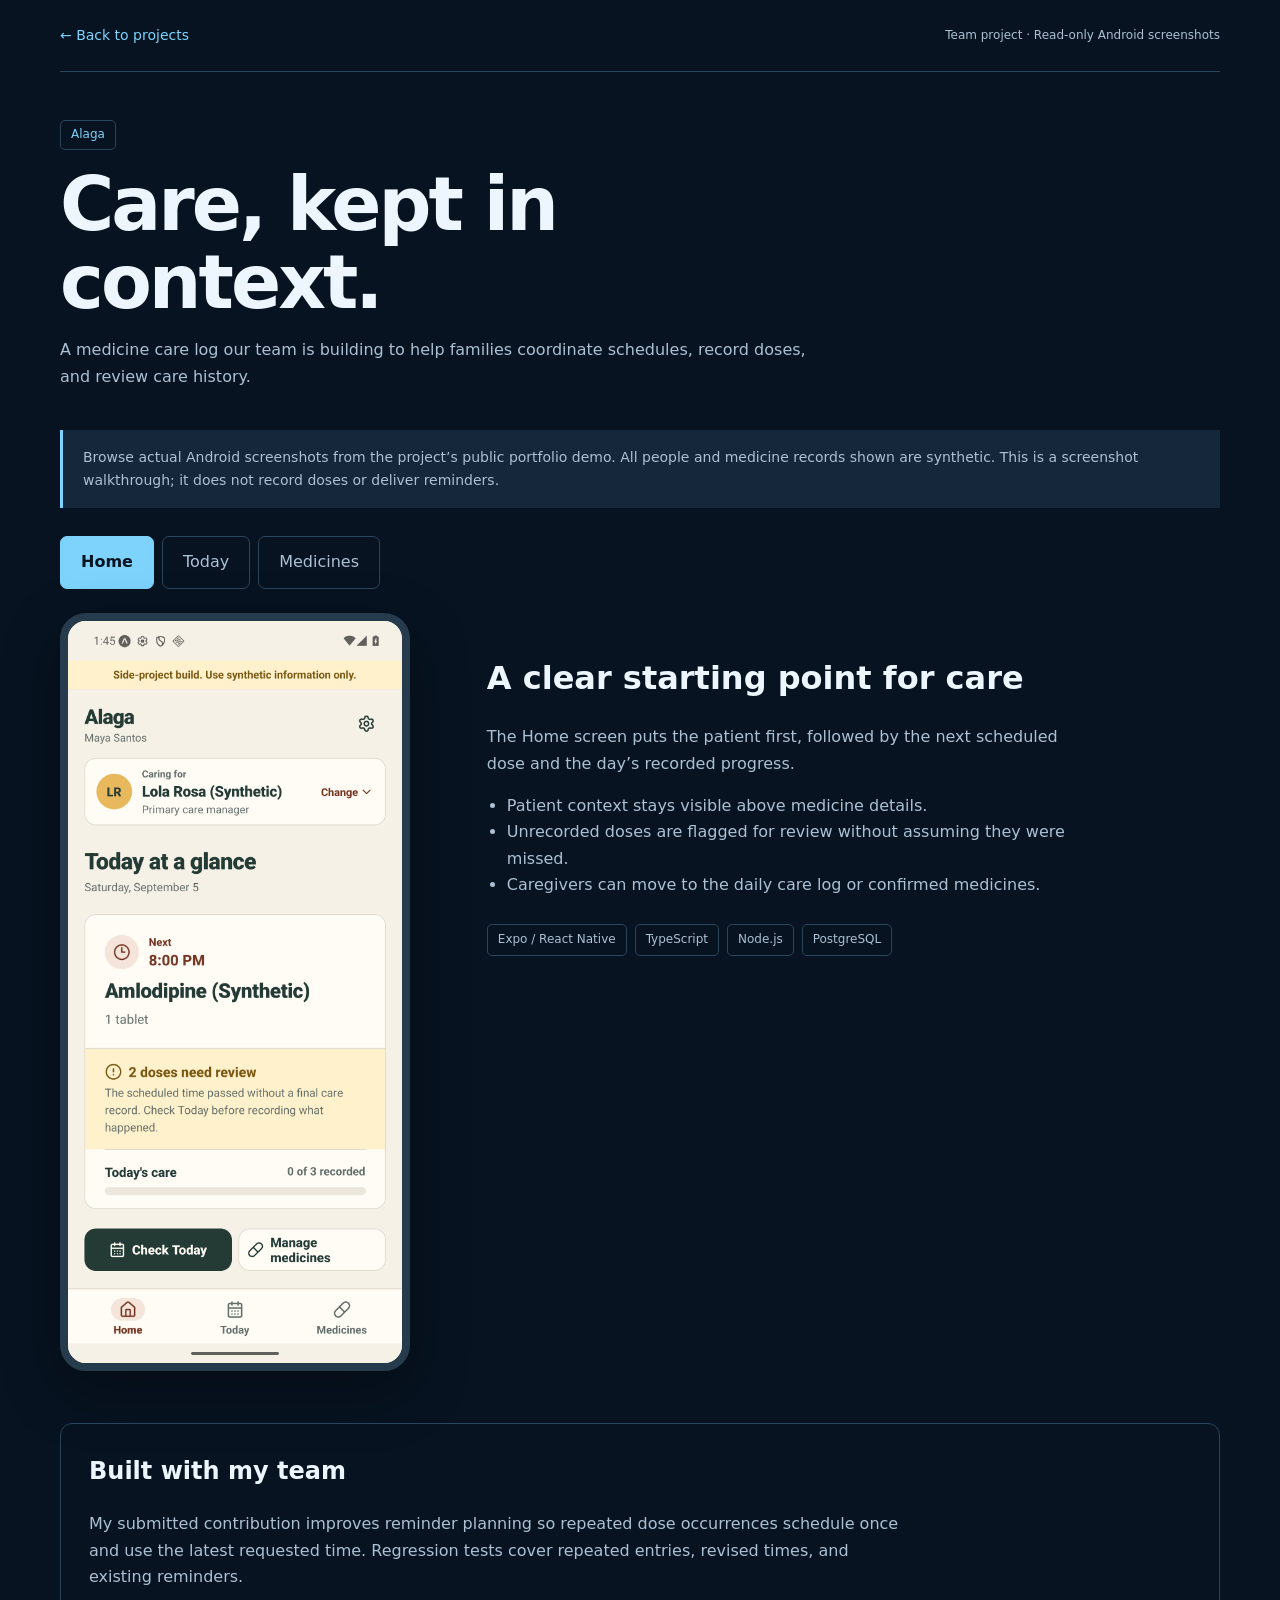
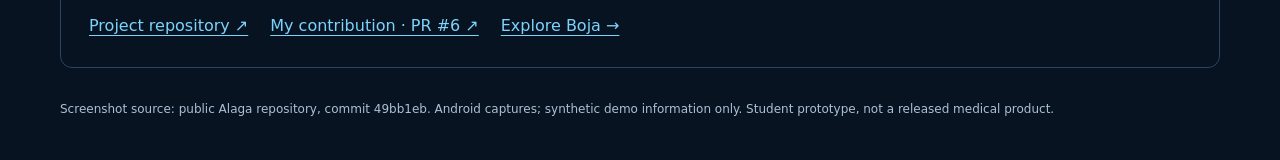
==== previews/alaga.html @ ad5a75fa "feat: add viewable Alaga and Boja project previews" ====
<!doctype html>
<html lang="en"><head><meta charset="utf-8"><meta name="viewport" content="width=device-width,initial-scale=1"><meta name="description" content="Explore Alaga, a team medicine care log project, through actual Android screenshots using synthetic demo data."><title>Alaga — Android project preview</title><link rel="stylesheet" href="preview.css"><script src="preview.js" defer></script></head>
<body><header><a href="../index.html#projects">← Back to projects</a><span class="preview-label">Team project · Read-only Android screenshots</span></header><main>
<section class="intro"><span class="tag">Alaga</span><h1>Care, kept in context.</h1><p>A medicine care log our team is building to help families coordinate schedules, record doses, and review care history.</p></section>
<aside class="notice">Browse actual Android screenshots from the project’s public portfolio demo. All people and medicine records shown are synthetic. This is a screenshot walkthrough; it does not record doses or deliver reminders.</aside>
<div class="tabs" role="tablist" aria-label="Alaga screenshots"><button id="home-tab" role="tab" aria-selected="true" aria-controls="home-screen" tabindex="0">Home</button><button id="today-tab" role="tab" aria-selected="false" aria-controls="today-screen" tabindex="-1">Today</button><button id="medicines-tab" role="tab" aria-selected="false" aria-controls="medicines-screen" tabindex="-1">Medicines</button></div>
<section id="home-screen" role="tabpanel" aria-labelledby="home-tab" class="screen-panel"><figure class="phone"><img src="assets/alaga-home.png" alt="Alaga Android Home screen showing Lola Rosa, marked Synthetic, a next dose, and care records needing review" width="1080" height="2400"></figure><div class="screen-copy"><h2>A clear starting point for care</h2><p>The Home screen puts the patient first, followed by the next scheduled dose and the day’s recorded progress.</p><ul><li>Patient context stays visible above medicine details.</li><li>Unrecorded doses are flagged for review without assuming they were missed.</li><li>Caregivers can move to the daily care log or confirmed medicines.</li></ul><ul class="meta" aria-label="Project stack"><li>Expo / React Native</li><li>TypeScript</li><li>Node.js</li><li>PostgreSQL</li></ul></div></section>
<section id="today-screen" role="tabpanel" aria-labelledby="today-tab" class="screen-panel" hidden><figure class="phone"><img src="assets/alaga-today.png" alt="Alaga Android Today screen with synthetic medicine entries labeled Not recorded and Taken, Skip, and Snooze controls" width="1080" height="2400"></figure><div class="screen-copy"><h2>A chronological care log</h2><p>Today groups scheduled doses in time order and gives each record an explicit outcome.</p><ul><li>Pending records remain labeled “Not recorded.”</li><li>The app offers Taken, Skip, and Snooze actions with confirmation.</li><li>The full project preserves attributed history and corrections.</li></ul><p>The controls inside this image are part of the Android screenshot. Use the tabs above to explore the preview.</p></div></section>
<section id="medicines-screen" role="tabpanel" aria-labelledby="medicines-tab" class="screen-panel" hidden><figure class="phone"><img src="assets/alaga-medicines.png" alt="Alaga Android Medicines screen in dark mode showing confirmed synthetic schedules and an experimental photo import entry" width="1220" height="2712"></figure><div class="screen-copy"><h2>Confirmed medicine schedules</h2><p>The Medicines screen brings together the synthetic patient’s confirmed medicine records and schedule details.</p><ul><li>Strength, dose, and timing remain separate.</li><li>Review and archive actions preserve the care context.</li><li>Experimental OCR starts a draft for review rather than silently confirming extracted instructions.</li></ul><p>This screenshot also shows the project’s dark theme.</p></div></section>
<section class="project-context"><h2>Built with my team</h2><p>My submitted contribution improves reminder planning so repeated dose occurrences schedule once and use the latest requested time. Regression tests cover repeated entries, revised times, and existing reminders.</p><a href="https://github.com/kaelxoxo/prog_lang" target="_blank" rel="noreferrer">Project repository ↗</a><a href="https://github.com/kaelxoxo/prog_lang/pull/6" target="_blank" rel="noreferrer">My contribution · PR #6 ↗</a><a href="boja.html">Explore Boja →</a></section>
</main><footer>Screenshot source: public Alaga repository, commit 49bb1eb. Android captures; synthetic demo information only. Student prototype, not a released medical product.</footer></body></html>
---- previews/preview.css ----
:root{color-scheme:dark;--bg:#071321;--panel:#102338;--ink:#edf6ff;--muted:#abc1d3;--line:#2b455b;--accent:#7dd3fc;font:16px/1.65 system-ui,sans-serif}*{box-sizing:border-box}body{margin:0;background:var(--bg);color:var(--ink)}a{color:var(--accent);text-underline-offset:4px}button{font:inherit;cursor:pointer}a:focus-visible,button:focus-visible,summary:focus-visible{outline:3px solid var(--accent);outline-offset:5px}header,main,footer{width:min(1160px,calc(100% - 40px));margin:auto}header{display:flex;justify-content:space-between;align-items:center;gap:20px;padding:24px 0;border-bottom:1px solid var(--line)}header a{text-decoration:none;font-size:14px}.preview-label{color:var(--muted);font-size:12px;text-align:right}.intro{padding:48px 0 26px;max-width:780px}.intro h1{font-size:clamp(42px,7vw,74px);line-height:1.05;letter-spacing:-.04em;margin:0 0 16px}.intro p{color:var(--muted);margin:0 0 14px}.tag{display:inline-block;font-size:12px;color:var(--accent);border:1px solid var(--line);padding:4px 10px;border-radius:5px;margin-bottom:16px}.notice{background:#15283b;border-left:3px solid var(--accent);padding:16px 20px;color:var(--muted);font-size:14px}.tabs{display:flex;gap:8px;flex-wrap:wrap;margin:28px 0 24px}.tabs button{border:1px solid var(--line);border-radius:7px;background:transparent;color:var(--muted);padding:12px 20px;min-height:48px}.tabs button[aria-selected=true]{background:var(--accent);color:#071321;border-color:var(--accent);font-weight:700}[hidden]{display:none!important}.screen-panel{display:grid;grid-template-columns:minmax(240px,350px) 1fr;gap:clamp(24px,6vw,80px);align-items:start}.phone{margin:0;background:#f6f1e8;border:8px solid #263b4c;border-radius:26px;overflow:hidden;box-shadow:0 20px 60px #0005}.phone img{display:block;width:100%;height:auto}.screen-copy{padding-top:20px;max-width:60ch}.screen-copy h2{font-size:32px;line-height:1.2}.screen-copy p,.screen-copy li{color:var(--muted)}.screen-copy ul{padding-left:20px}.meta{display:flex;flex-wrap:wrap;gap:8px;list-style:none;padding:0!important;margin-top:26px}.meta li{padding:5px 10px;border:1px solid var(--line);border-radius:5px;font-size:12px}.project-context{margin:52px 0 0;padding:28px;border:1px solid var(--line);border-radius:12px}.project-context h2{margin-top:0;font-size:24px}.project-context p{color:var(--muted);max-width:80ch}.project-context a{display:inline-block;margin:6px 22px 0 0}footer{padding:32px 0 40px;color:var(--muted);font-size:12px}
/* The Boja preview is an illustrative portfolio concept, independent of private team files. */
.workspace{background:#f1f4f8;color:#172c43;border-radius:14px;overflow:hidden;margin-top:30px}.workspace-top{background:#142b44;color:#fff;padding:22px 26px;display:flex;justify-content:space-between;align-items:center;gap:16px}.workspace-top strong{font-size:22px;letter-spacing:.04em}.workspace-top span{font-size:12px;color:#ccdae6}.workspace .tabs{padding:18px 24px 0;margin:0;gap:8px}.workspace .tabs button{color:#344d66;border-color:#c4d0dc}.workspace .tabs button[aria-selected=true]{color:#fff;background:#214c73;border-color:#214c73}.workspace .tabs button:focus-visible,.workspace summary:focus-visible{outline-color:#214c73}.workspace-panel{padding:26px}.workspace-panel h2{margin:0 0 8px;font-size:28px}.workspace-panel>p{color:#536b80;margin-top:0}.sample-label{font-size:12px;color:#536b80}.stats{display:grid;grid-template-columns:repeat(3,1fr);gap:16px;margin:24px 0}.stat{background:#fff;padding:20px;border:1px solid #d3dde6;border-radius:9px}.stat strong{display:block;font-size:32px;color:#214c73}.stat span{font-size:13px;color:#536b80}.workspace-grid{display:grid;grid-template-columns:1fr 1fr;gap:20px}.paper{padding:22px;background:#fff;border:1px solid #d3dde6;border-radius:9px}.paper h3{margin:0 0 18px;font-size:17px}.paper p{color:#536b80;font-size:14px}.entry{padding:14px 0;border-top:1px solid #e1e7ed;display:flex;gap:16px;justify-content:space-between;align-items:start}.entry b{display:block;font-size:14px}.entry small{display:block;color:#536b80;font-size:12px}.status{display:inline-block;padding:3px 8px;border-radius:4px;background:#edf3f9;color:#31577b;font-size:11px;white-space:nowrap}.workspace details{background:#fff;border:1px solid #d3dde6;border-radius:8px;margin:12px 0;padding:18px 20px}.workspace summary{cursor:pointer;font-weight:650;min-height:28px}.workspace details p{font-size:14px;color:#536b80;margin-bottom:0}.workspace dl{display:grid;grid-template-columns:110px 1fr;gap:8px;font-size:14px}.workspace dt{color:#536b80}.workspace dd{margin:0}.workspace-foot{padding:16px 26px;border-top:1px solid #d3dde6;color:#536b80;font-size:12px}
@media(max-width:650px){header,main,footer{width:calc(100% - 32px)}header{align-items:start}.preview-label{max-width:150px}.intro{padding-top:34px}.screen-panel{grid-template-columns:1fr}.phone{max-width:350px;margin:auto}.screen-copy{padding-top:0}.tabs button{flex:1;padding-inline:10px;font-size:14px}.workspace-top{padding:20px;align-items:start;flex-direction:column;gap:4px}.workspace .tabs{padding-inline:14px}.workspace .tabs button{flex:1 1 40%}.workspace-panel{padding:20px 16px}.stats{grid-template-columns:1fr;gap:10px}.stat{display:flex;align-items:center;gap:20px;padding:14px 18px}.workspace-grid{grid-template-columns:1fr}.entry{gap:8px}.workspace details{padding:16px}.project-context{padding:22px}.workspace dl{grid-template-columns:1fr;gap:3px}.workspace dd{margin-bottom:8px}}
@media(prefers-reduced-motion:reduce){*{scroll-behavior:auto!important}}
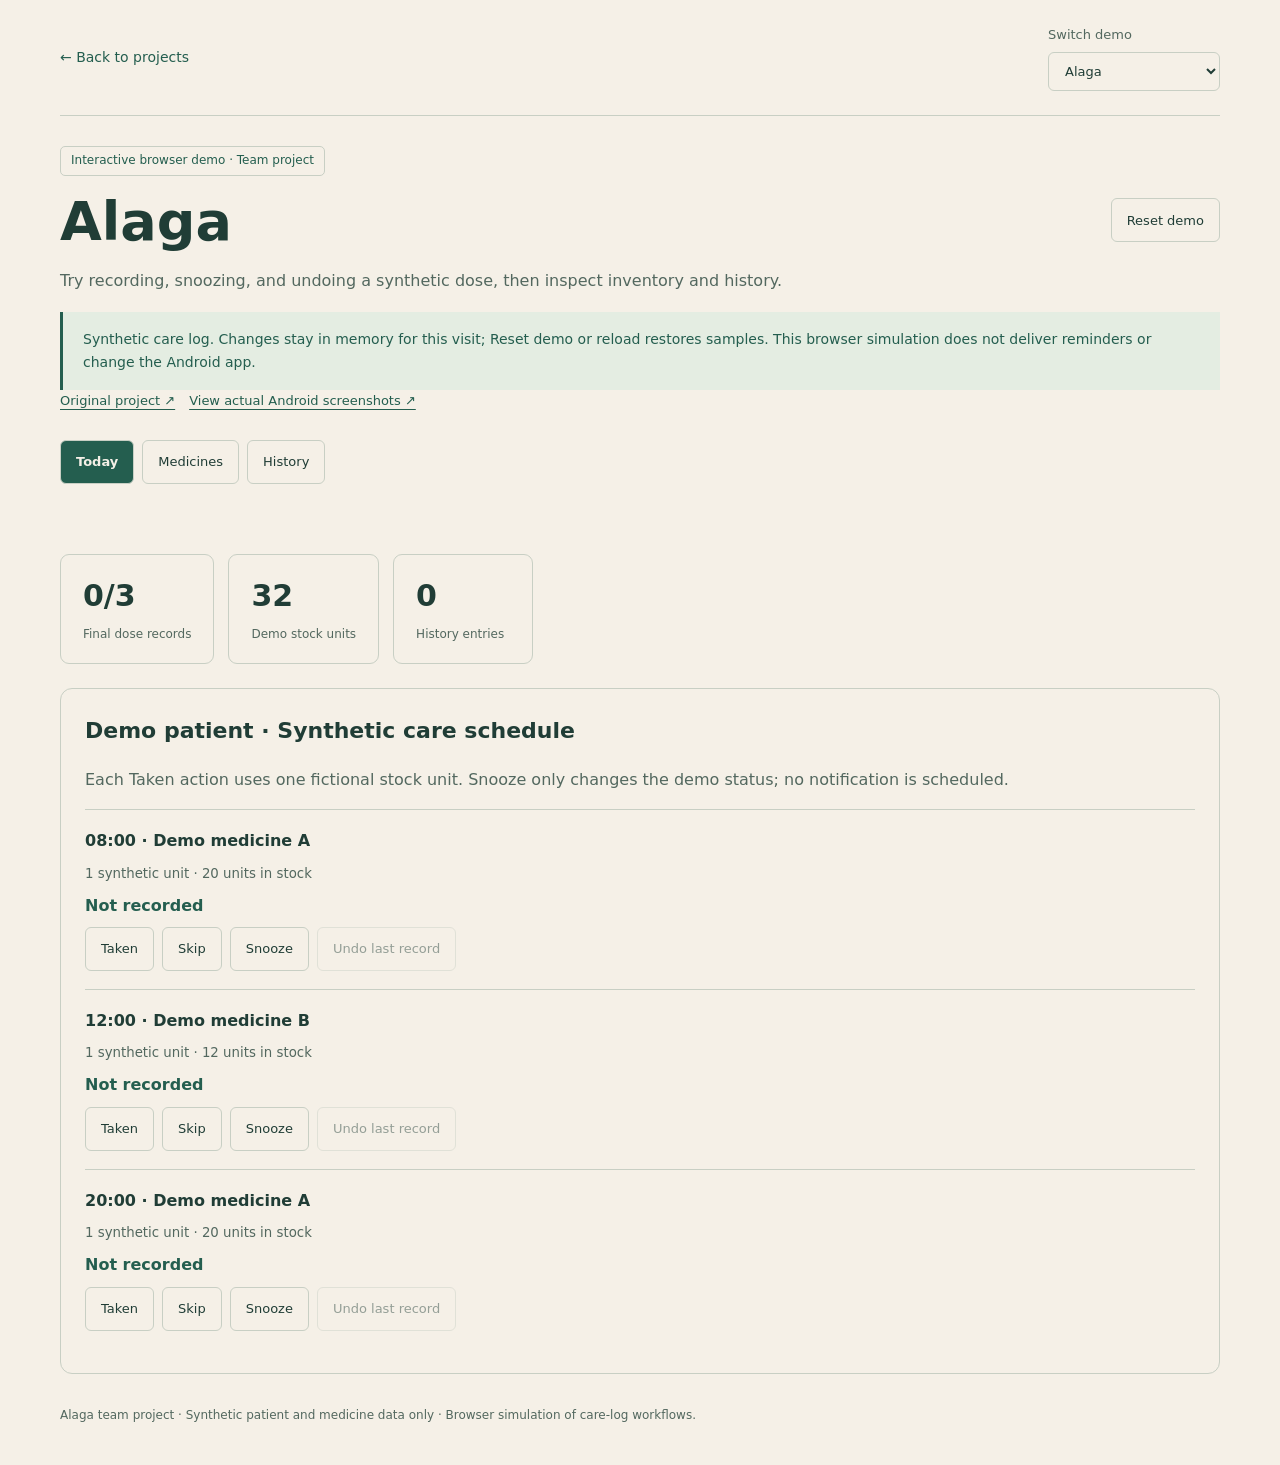
==== commit 97c39177: "feat: make all portfolio projects interactive demos" ====
--- a/previews/alaga.html
+++ b/previews/alaga.html
@@ -1,11 +1 @@
-<!doctype html>
-<html lang="en"><head><meta charset="utf-8"><meta name="viewport" content="width=device-width,initial-scale=1"><meta name="description" content="Explore Alaga, a team medicine care log project, through actual Android screenshots using synthetic demo data."><title>Alaga — Android project preview</title><link rel="stylesheet" href="preview.css"><script src="preview.js" defer></script></head>
-<body><header><a href="../index.html#projects">← Back to projects</a><span class="preview-label">Team project · Read-only Android screenshots</span></header><main>
-<section class="intro"><span class="tag">Alaga</span><h1>Care, kept in context.</h1><p>A medicine care log our team is building to help families coordinate schedules, record doses, and review care history.</p></section>
-<aside class="notice">Browse actual Android screenshots from the project’s public portfolio demo. All people and medicine records shown are synthetic. This is a screenshot walkthrough; it does not record doses or deliver reminders.</aside>
-<div class="tabs" role="tablist" aria-label="Alaga screenshots"><button id="home-tab" role="tab" aria-selected="true" aria-controls="home-screen" tabindex="0">Home</button><button id="today-tab" role="tab" aria-selected="false" aria-controls="today-screen" tabindex="-1">Today</button><button id="medicines-tab" role="tab" aria-selected="false" aria-controls="medicines-screen" tabindex="-1">Medicines</button></div>
-<section id="home-screen" role="tabpanel" aria-labelledby="home-tab" class="screen-panel"><figure class="phone"><img src="assets/alaga-home.png" alt="Alaga Android Home screen showing Lola Rosa, marked Synthetic, a next dose, and care records needing review" width="1080" height="2400"></figure><div class="screen-copy"><h2>A clear starting point for care</h2><p>The Home screen puts the patient first, followed by the next scheduled dose and the day’s recorded progress.</p><ul><li>Patient context stays visible above medicine details.</li><li>Unrecorded doses are flagged for review without assuming they were missed.</li><li>Caregivers can move to the daily care log or confirmed medicines.</li></ul><ul class="meta" aria-label="Project stack"><li>Expo / React Native</li><li>TypeScript</li><li>Node.js</li><li>PostgreSQL</li></ul></div></section>
-<section id="today-screen" role="tabpanel" aria-labelledby="today-tab" class="screen-panel" hidden><figure class="phone"><img src="assets/alaga-today.png" alt="Alaga Android Today screen with synthetic medicine entries labeled Not recorded and Taken, Skip, and Snooze controls" width="1080" height="2400"></figure><div class="screen-copy"><h2>A chronological care log</h2><p>Today groups scheduled doses in time order and gives each record an explicit outcome.</p><ul><li>Pending records remain labeled “Not recorded.”</li><li>The app offers Taken, Skip, and Snooze actions with confirmation.</li><li>The full project preserves attributed history and corrections.</li></ul><p>The controls inside this image are part of the Android screenshot. Use the tabs above to explore the preview.</p></div></section>
-<section id="medicines-screen" role="tabpanel" aria-labelledby="medicines-tab" class="screen-panel" hidden><figure class="phone"><img src="assets/alaga-medicines.png" alt="Alaga Android Medicines screen in dark mode showing confirmed synthetic schedules and an experimental photo import entry" width="1220" height="2712"></figure><div class="screen-copy"><h2>Confirmed medicine schedules</h2><p>The Medicines screen brings together the synthetic patient’s confirmed medicine records and schedule details.</p><ul><li>Strength, dose, and timing remain separate.</li><li>Review and archive actions preserve the care context.</li><li>Experimental OCR starts a draft for review rather than silently confirming extracted instructions.</li></ul><p>This screenshot also shows the project’s dark theme.</p></div></section>
-<section class="project-context"><h2>Built with my team</h2><p>My submitted contribution improves reminder planning so repeated dose occurrences schedule once and use the latest requested time. Regression tests cover repeated entries, revised times, and existing reminders.</p><a href="https://github.com/kaelxoxo/prog_lang" target="_blank" rel="noreferrer">Project repository ↗</a><a href="https://github.com/kaelxoxo/prog_lang/pull/6" target="_blank" rel="noreferrer">My contribution · PR #6 ↗</a><a href="boja.html">Explore Boja →</a></section>
-</main><footer>Screenshot source: public Alaga repository, commit 49bb1eb. Android captures; synthetic demo information only. Student prototype, not a released medical product.</footer></body></html>
+<!doctype html><html lang="en"><head><meta charset="utf-8"><meta name="viewport" content="width=device-width,initial-scale=1"><title>Alaga — Interactive demo</title><link rel="stylesheet" href="demo.css?v=1"><script type="module" src="demo.mjs?v=1"></script></head><body data-project="alaga"><header><a href="../index.html#projects">← Back to projects</a><label>Switch demo<select id="project-choice"><option value="cabus">CABUS</option><option value="seis">Student Enrollment</option><option value="scamsignal">ScamSignal</option><option value="alaga">Alaga</option><option value="boja">Boja</option></select></label></header><main><div class="demo-head"><div><span class="tag" id="demo-type">Interactive browser demo · Team project</span><h1 id="demo-title">Alaga</h1><p id="demo-subtitle"></p></div><button class="demo-button" id="reset-demo">Reset demo</button></div><aside class="notice">Synthetic care log. Changes stay in memory for this visit; Reset demo or reload restores samples. This browser simulation does not deliver reminders or change the Android app.</aside><div class="demo-toplinks"><a id="source-link" href="https://github.com/kaelxoxo/prog_lang" target="_blank" rel="noreferrer">Original project ↗</a><span id="extra-link"></span></div><nav id="demo-nav" class="demo-nav" aria-label="Alaga demo views"></nav><p id="demo-status" class="demo-status" role="status" aria-live="polite"></p><div id="confirm-area"></div><div id="demo-content"></div><noscript>Enable JavaScript to try this demo, or <a href="alaga-screenshots.html">browse the actual Android screenshots</a>.</noscript></main><footer>Alaga team project · Synthetic patient and medicine data only · Browser simulation of care-log workflows.</footer></body></html>
--- a/previews/demo.css
+++ b/previews/demo.css
@@ -0,0 +1,5 @@
+@import url('preview.css');
+body[data-project=alaga]{--bg:#f5f0e7;--ink:#203d36;--muted:#53685f;--line:#c8cfc4;--accent:#245e4f;color-scheme:light}
+body[data-project=scamsignal]{--bg:#071311;--ink:#eef6ec;--muted:#afbeb7;--line:#304b3e;--accent:#b9f263}
+.demo-head{display:flex;align-items:center;justify-content:space-between;gap:16px;margin:30px 0 18px}.demo-head h1{font-size:clamp(32px,5vw,54px);line-height:1.1;margin:0}.demo-head p{color:var(--muted);margin-bottom:0}.demo-toplinks{display:flex;flex-wrap:wrap;gap:14px;font-size:13px;margin-bottom:28px}button,input,select,textarea{font:inherit}input,select,textarea{color:var(--ink);background:var(--bg);border:1px solid var(--line);border-radius:6px;padding:10px 12px;min-width:0;width:100%}label{display:grid;gap:7px;font-size:13px;color:var(--muted)}.demo-button{padding:10px 15px;min-height:44px;border:1px solid var(--line);border-radius:6px;background:transparent;color:var(--ink);font-size:13px}.demo-button.primary{background:var(--accent);color:var(--bg);border-color:var(--accent);font-weight:700}.demo-button:disabled{opacity:.45;cursor:default}.demo-nav{display:flex;gap:8px;flex-wrap:wrap;margin:24px 0}.demo-nav button[aria-pressed=true]{background:var(--accent);color:var(--bg);font-weight:700}.demo-grid{display:grid;grid-template-columns:1fr 1fr;gap:22px}.demo-panel{border:1px solid var(--line);border-radius:12px;padding:24px;min-width:0}.demo-panel h2{font-size:22px;margin:0 0 18px}.demo-panel h3{font-size:17px}.demo-panel p{color:var(--muted)}.demo-form{display:grid;gap:16px;margin:20px 0}.demo-form button{justify-self:start}.demo-row{border-top:1px solid var(--line);padding:18px 0;display:grid;gap:8px}.demo-row strong{overflow-wrap:anywhere}.demo-row small{color:var(--muted)}.row-actions{display:flex;flex-wrap:wrap;gap:8px}.demo-stats{display:flex;flex-wrap:wrap;gap:14px;margin-bottom:24px}.demo-stat{padding:16px 22px;border:1px solid var(--line);border-radius:9px;min-width:140px}.demo-stat strong{display:block;font-size:30px}.demo-stat span{color:var(--muted);font-size:12px}.demo-status{color:var(--accent);min-height:28px;margin-block:18px}.demo-error{color:#ffb4a6;border:1px solid #a84939;padding:14px;border-radius:6px}body[data-project=alaga] .notice{background:#e4ede2;color:#245e4f}body[data-project=alaga] .demo-error{color:#8d3024}#demo-content h2{margin-top:0}.demo-help{font-size:13px;color:var(--muted);max-width:80ch}.demo-input-row{display:flex;gap:8px;align-items:end}.demo-input-row label{flex:1}textarea{resize:vertical;min-height:180px}.sample-buttons{display:flex;gap:8px;flex-wrap:wrap;margin:16px 0}.signal-list{padding-left:20px}.signal-list li{margin-bottom:12px}.demo-results{word-break:break-word}.dose-status{font-weight:700;color:var(--accent)}.confirm-panel{margin:20px 0;padding:20px;border:2px solid var(--accent);border-radius:10px}.confirm-panel p{color:var(--muted)}.demo-search{max-width:450px;margin:12px 0 22px}.demo-table{border-collapse:collapse;width:100%;font-size:13px}.demo-table th,.demo-table td{text-align:left;padding:14px 8px;border-bottom:1px solid var(--line);overflow-wrap:anywhere}.demo-table th{color:var(--muted)}.table-wrap{overflow:auto}.empty{color:var(--muted);padding:16px 0}#project-choice{width:auto;max-width:200px;font-size:13px}a:focus-visible,button:focus-visible,input:focus-visible,select:focus-visible,textarea:focus-visible{outline:2px solid var(--accent);outline-offset:4px}
+@media(max-width:700px){.demo-grid{grid-template-columns:1fr}.demo-head{align-items:start;flex-direction:column}.demo-head>button{align-self:start}.demo-panel{padding:18px}.demo-stat{flex:1;min-width:120px}.demo-nav button{flex:1 1 auto}.demo-toplinks{gap:10px}header{align-items:start;flex-wrap:wrap}.demo-input-row{flex-wrap:wrap}.demo-input-row label{flex-basis:100%}.demo-table{min-width:400px}}
